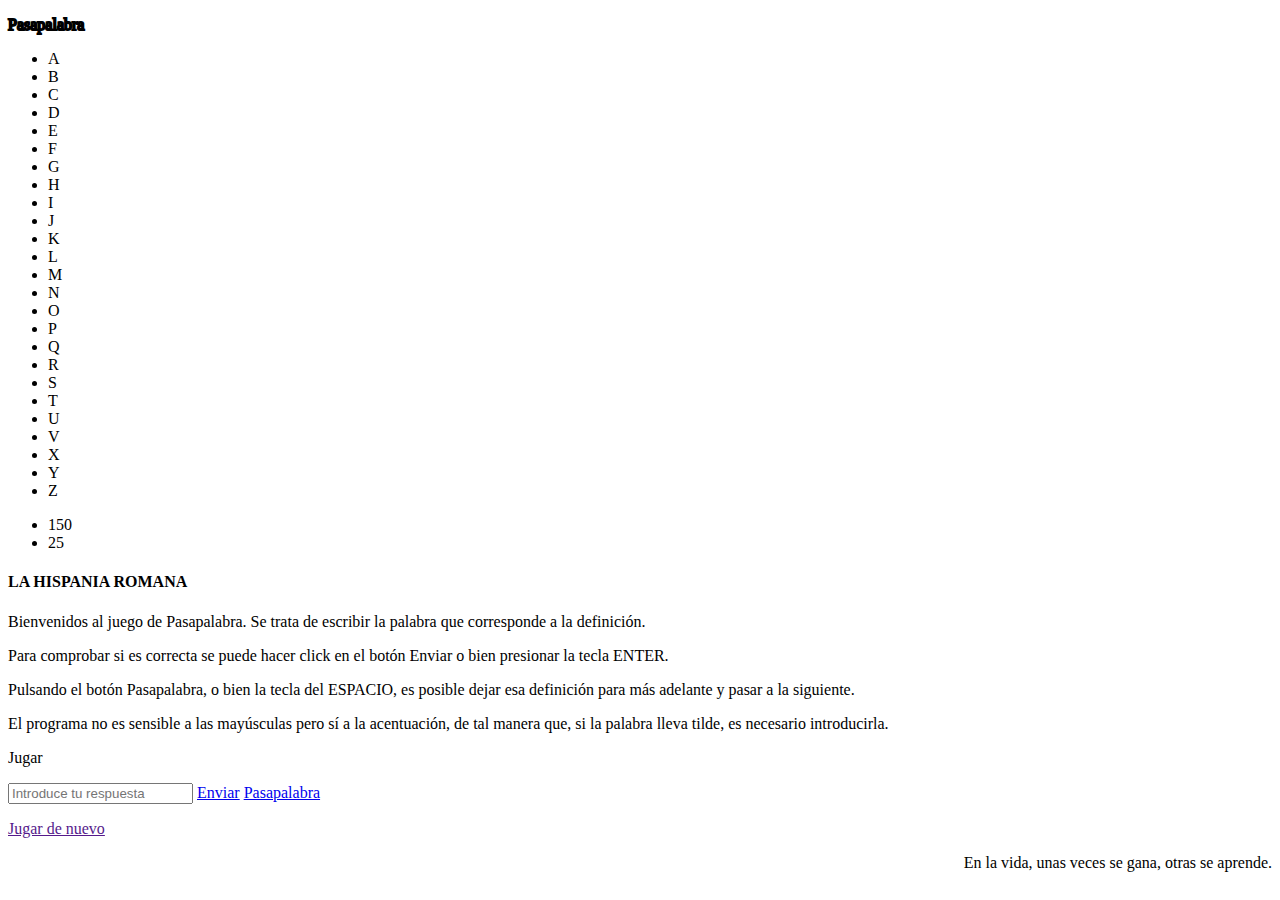
==== docs/index.html @ c27b4985 "agregado docs" ====
<!DOCTYPE html>
<html lang="en">
<head>
    <meta charset="UTF-8">
    <meta name="viewport" content="width=device-width, initial-scale=1.0">
    <meta http-equiv="X-UA-Compatible" content="ie=edge">
    <link rel="stylesheet" href="css/style.css">
	<link rel="stylesheet" href="https://fonts.googleapis.com/css?family=Open+Sans:100,200,400,600,900">
    <title>Pasapalabra</title>
</head>
<body>
	<section class="game">
		<div class="rosco-container">
			<div class="title-container">
				<p class="title" style="font-family: 'Bastion'; -webkit-text-stroke-width: 2px;
    -webkit-text-stroke-color: black;" >Pasapalabra</p>
			</div>
		    <ul class="rosco">
		        <li class="item">A</li>
		        <li class="item">B</li>
		        <li class="item">C</li>
		        <li class="item">D</li>
		        <li class="item">E</li>
		        <li class="item">F</li>
		        <li class="item">G</li>
		        <li class="item">H</li>
		        <li class="item">I</li>
		        <li class="item">J</li>
		        <li class="item">K</li>
		        <li class="item">L</li>
		        <li class="item">M</li>
				<li class="item">N</li>
		        <li class="item">O</li>
		        <li class="item">P</li>
		        <li class="item">Q</li>
		        <li class="item">R</li>
		        <li class="item">S</li>
		        <li class="item">T</li>
		        <li class="item">U</li>
		        <li class="item">V</li>
		        <li class="item">X</li>
		        <li class="item">Y</li>
		        <li class="item">Z</li>
		    </ul>
			<ul class="scoreboard">
				<li id="js--timer" class="timer" href="">150</li>
				<li id="js--score" class="score" href="">25</li>
			</ul>
		</div>
		<div class="controls-container">
			<i id="js--close" class="icon-close hidden"></i>
			<div id="js--ng-controls" class="ng-controls">
				<h4>LA HISPANIA ROMANA </h4>
				<p>Bienvenidos al juego de Pasapalabra. Se trata de escribir la palabra que corresponde a la definición.</p>
				<p> Para comprobar si es correcta se puede hacer click en el botón Enviar o bien presionar la tecla ENTER.</p>
				<p>Pulsando el botón Pasapalabra, o bien la tecla del ESPACIO, es posible dejar esa definición para más adelante y pasar a la siguiente.</p>
				<p>El programa no es sensible a las mayúsculas pero sí a la acentuación, de tal manera que, si la palabra lleva tilde, es necesario introducirla. </p>
				<a id="js--new-game" class="btn"><i class="icon-play"></i>Jugar</a>
			</div>
			<div id="js--question-controls" class="question-controls hidden">
				<span id="js--hint" class="hint"></span>
				<p id="js--definition" class="definition"></p>

				<input id="js--user-answer" type="text" placeholder="Introduce tu respuesta">

				<a id="js--send" class="btn btn--green" href="#">Enviar</a>
				<a id="js--pasapalabra" class="btn" href="#">Pasapalabra</a>
			</div>
			<div id="js--pa-controls" class="pa-controls hidden">
				<p id="js--end-title" class="title"></p>
				<p id="js--end-subtitle" class="subtitle"></p>
				<a id="js--pa" class="btn" href=""><i class="icon-loop"></i>Jugar de nuevo</a>
			</div>
		<!--	<div>
				<p id="js--correct" class="correct" style="color:#FF0000; font-family: sans-serif;"></p>
			</div> -->
			
		</div>
	</section>
	<footer>
		<p style= "text-align: right;">En la vida, unas veces se gana, otras se aprende.</p>
	</footer>
	<script src="https://ajax.googleapis.com/ajax/libs/jquery/3.2.1/jquery.min.js"></script>
	<script src="js/app.js"></script>
</body>
</html>
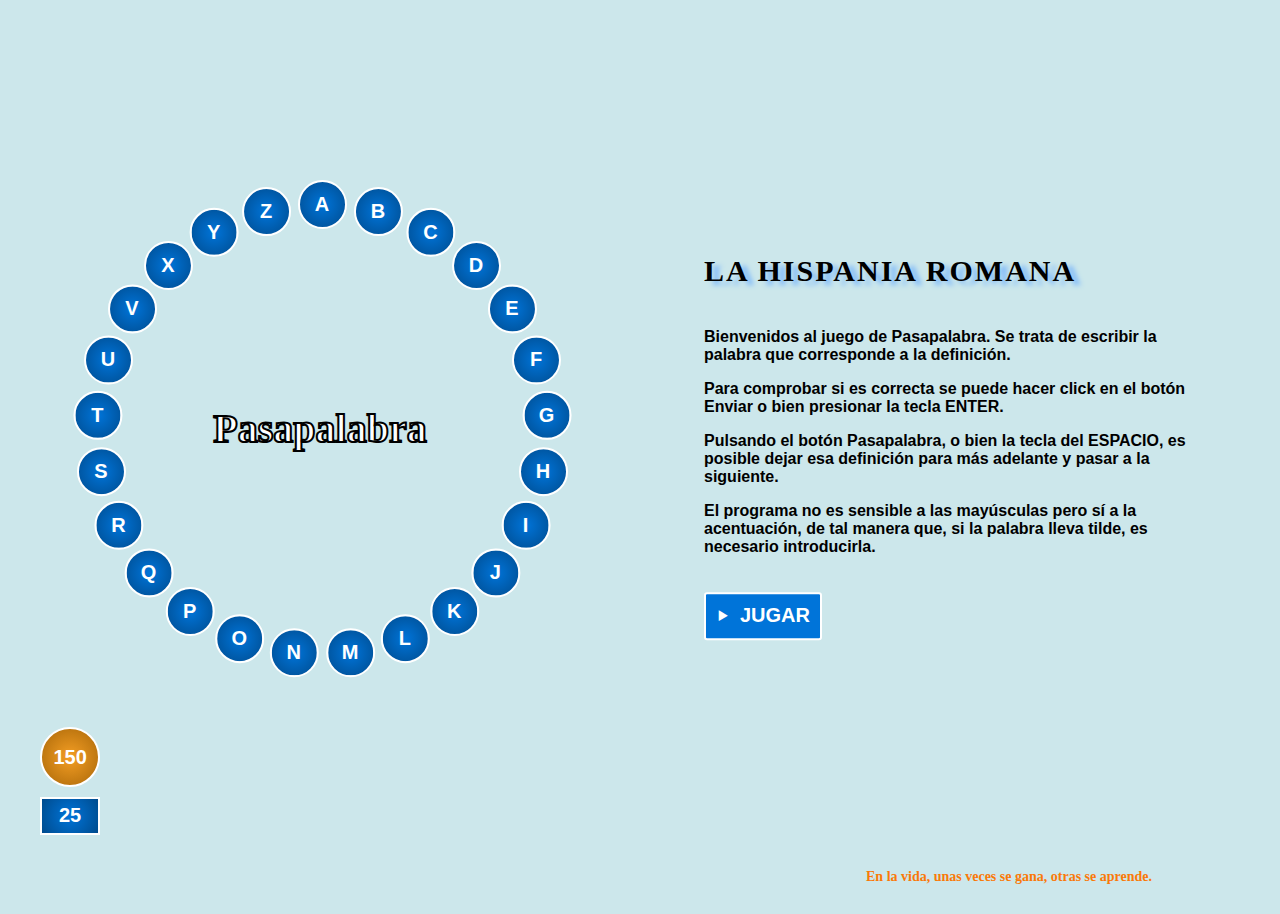
==== commit 3b922d92: "cambio rutas relativas" ====
--- a/docs/index.html
+++ b/docs/index.html
@@ -4,7 +4,7 @@
     <meta charset="UTF-8">
     <meta name="viewport" content="width=device-width, initial-scale=1.0">
     <meta http-equiv="X-UA-Compatible" content="ie=edge">
-    <link rel="stylesheet" href="css/style.css">
+    <link rel="stylesheet" href="../css/style.css">
 	<link rel="stylesheet" href="https://fonts.googleapis.com/css?family=Open+Sans:100,200,400,600,900">
     <title>Pasapalabra</title>
 </head>
@@ -81,6 +81,6 @@
 		<p style= "text-align: right;">En la vida, unas veces se gana, otras se aprende.</p>
 	</footer>
 	<script src="https://ajax.googleapis.com/ajax/libs/jquery/3.2.1/jquery.min.js"></script>
-	<script src="js/app.js"></script>
+	<script src="../js/app.js"></script>
 </body>
 </html>
--- a/css/style.css
+++ b/css/style.css
@@ -0,0 +1,786 @@
+/*! normalize.css v4.1.1 | MIT License | github.com/necolas/normalize.css */
+/**
+ * 1. Change the default font family in all browsers (opinionated).
+ * 2. Prevent adjustments of font size after orientation changes in IE and iOS.
+ */
+html {
+  font-family: Calibri, Arial;
+  /* 1 */
+  -ms-text-size-adjust: 100%;
+  /* 2 */
+  -webkit-text-size-adjust: 100%;
+  /* 2 */ }
+
+/**
+ * Remove the margin in all browsers (opinionated).
+ */
+body {
+  margin: 0; }
+
+/* HTML5 display definitions
+   ========================================================================== */
+/**
+ * Add the correct display in IE 9-.
+ * 1. Add the correct display in Edge, IE, and Firefox.
+ * 2. Add the correct display in IE.
+ */
+article,
+aside,
+details,
+figcaption,
+figure,
+footer,
+header,
+main,
+menu,
+nav,
+section,
+summary {
+  /* 1 */
+  display: block; }
+
+/**
+ * Add the correct display in IE 9-.
+ */
+audio,
+canvas,
+progress,
+video {
+  display: inline-block; }
+
+/**
+ * Add the correct display in iOS 4-7.
+ */
+audio:not([controls]) {
+  display: none;
+  height: 0; }
+
+/**
+ * Add the correct vertical alignment in Chrome, Firefox, and Opera.
+ */
+progress {
+  vertical-align: baseline; }
+
+/**
+ * Add the correct display in IE 10-.
+ * 1. Add the correct display in IE.
+ */
+template,
+[hidden] {
+  display: none; }
+
+/* Links
+   ========================================================================== */
+/**
+ * 1. Remove the gray background on active links in IE 10.
+ * 2. Remove gaps in links underline in iOS 8+ and Safari 8+.
+ */
+a {
+  background-color: transparent;
+  /* 1 */
+  -webkit-text-decoration-skip: objects;
+  /* 2 */ }
+
+/**
+ * Remove the outline on focused links when they are also active or hovered
+ * in all browsers (opinionated).
+ */
+a:active,
+a:hover {
+  outline-width: 0; }
+
+/* Text-level semantics
+   ========================================================================== */
+/**
+ * 1. Remove the bottom border in Firefox 39-.
+ * 2. Add the correct text decoration in Chrome, Edge, IE, Opera, and Safari.
+ */
+abbr[title] {
+  border-bottom: none;
+  /* 1 */
+  text-decoration: underline;
+  /* 2 */
+  text-decoration: underline dotted;
+  /* 2 */ }
+
+/**
+ * Prevent the duplicate application of `bolder` by the next rule in Safari 6.
+ */
+b,
+strong {
+  font-weight: inherit; }
+
+/**
+ * Add the correct font weight in Chrome, Edge, and Safari.
+ */
+b,
+strong {
+  font-weight: bolder; }
+
+/**
+ * Add the correct font style in Android 4.3-.
+ */
+dfn {
+  font-style: italic; }
+
+/**
+ * Correct the font size and margin on `h1` elements within `section` and
+ * `article` contexts in Chrome, Firefox, and Safari.
+ */
+h1 {
+  font-size: 2em;
+  margin: 0.67em 0; }
+
+/**
+ * Add the correct background and color in IE 9-.
+ */
+mark {
+  background-color: #ff0;
+  color: #000; }
+
+/**
+ * Add the correct font size in all browsers.
+ */
+small {
+  font-size: 80%; }
+
+/**
+ * Prevent `sub` and `sup` elements from affecting the line height in
+ * all browsers.
+ */
+sub,
+sup {
+  font-size: 75%;
+  line-height: 0;
+  position: relative;
+  vertical-align: baseline; }
+
+sub {
+  bottom: -0.25em; }
+
+sup {
+  top: -0.5em; }
+
+/* Embedded content
+   ========================================================================== */
+/**
+ * Remove the border on images inside links in IE 10-.
+ */
+img {
+  border-style: none; }
+
+/**
+ * Hide the overflow in IE.
+ */
+svg:not(:root) {
+  overflow: hidden; }
+
+/* Grouping content
+   ========================================================================== */
+/**
+ * 1. Correct the inheritance and scaling of font size in all browsers.
+ * 2. Correct the odd `em` font sizing in all browsers.
+ */
+code,
+kbd,
+pre,
+samp {
+  font-family: monospace, monospace;
+  /* 1 */
+  font-size: 1em;
+  /* 2 */ }
+
+/**
+ * Add the correct margin in IE 8.
+ */
+figure {
+  margin: 1em 40px; }
+
+/**
+ * 1. Add the correct box sizing in Firefox.
+ * 2. Show the overflow in Edge and IE.
+ */
+hr {
+  box-sizing: content-box;
+  /* 1 */
+  height: 0;
+  /* 1 */
+  overflow: visible;
+  /* 2 */ }
+
+/* Forms
+   ========================================================================== */
+/**
+ * 1. Change font properties to `inherit` in all browsers (opinionated).
+ * 2. Remove the margin in Firefox and Safari.
+ */
+button,
+input,
+select,
+textarea {
+  font: inherit;
+  /* 1 */
+  margin: 0;
+  /* 2 */ }
+
+/**
+ * Restore the font weight unset by the previous rule.
+ */
+optgroup {
+  font-weight: bold; }
+
+/**
+ * Show the overflow in IE.
+ * 1. Show the overflow in Edge.
+ */
+button,
+input {
+  /* 1 */
+  overflow: visible; }
+
+/**
+ * Remove the inheritance of text transform in Edge, Firefox, and IE.
+ * 1. Remove the inheritance of text transform in Firefox.
+ */
+button,
+select {
+  /* 1 */
+  text-transform: none; }
+
+/**
+ * 1. Prevent a WebKit bug where (2) destroys native `audio` and `video`
+ *    controls in Android 4.
+ * 2. Correct the inability to style clickable types in iOS and Safari.
+ */
+button,
+html [type="button"],
+[type="reset"],
+[type="submit"] {
+  -webkit-appearance: button;
+  /* 2 */ }
+
+/**
+ * Remove the inner border and padding in Firefox.
+ */
+button::-moz-focus-inner,
+[type="button"]::-moz-focus-inner,
+[type="reset"]::-moz-focus-inner,
+[type="submit"]::-moz-focus-inner {
+  border-style: none;
+  padding: 0; }
+
+/**
+ * Restore the focus styles unset by the previous rule.
+ */
+button:-moz-focusring,
+[type="button"]:-moz-focusring,
+[type="reset"]:-moz-focusring,
+[type="submit"]:-moz-focusring {
+  outline: 1px dotted ButtonText; }
+
+/**
+ * Change the border, margin, and padding in all browsers (opinionated).
+ */
+fieldset {
+  border: 1px solid #c0c0c0;
+  margin: 0 2px;
+  padding: 0.35em 0.625em 0.75em; }
+
+/**
+ * 1. Correct the text wrapping in Edge and IE.
+ * 2. Correct the color inheritance from `fieldset` elements in IE.
+ * 3. Remove the padding so developers are not caught out when they zero out
+ *    `fieldset` elements in all browsers.
+ */
+legend {
+  box-sizing: border-box;
+  /* 1 */
+  color: inherit;
+  /* 2 */
+  display: table;
+  /* 1 */
+  max-width: 100%;
+  /* 1 */
+  padding: 0;
+  /* 3 */
+  white-space: normal;
+  /* 1 */ }
+
+/**
+ * Remove the default vertical scrollbar in IE.
+ */
+textarea {
+  overflow: auto;
+  resize: none; }
+
+/**
+ * 1. Add the correct box sizing in IE 10-.
+ * 2. Remove the padding in IE 10-.
+ */
+[type="checkbox"],
+[type="radio"] {
+  box-sizing: border-box;
+  /* 1 */
+  padding: 0;
+  /* 2 */ }
+
+/**
+ * Correct the cursor style of increment and decrement buttons in Chrome.
+ */
+[type="number"]::-webkit-inner-spin-button,
+[type="number"]::-webkit-outer-spin-button {
+  height: auto; }
+
+/**
+ * 1. Correct the odd appearance in Chrome and Safari.
+ * 2. Correct the outline style in Safari.
+ */
+[type="search"] {
+  -webkit-appearance: textfield;
+  /* 1 */
+  outline-offset: -2px;
+  /* 2 */ }
+
+/**
+ * Remove the inner padding and cancel buttons in Chrome and Safari on OS X.
+ */
+[type="search"]::-webkit-search-cancel-button,
+[type="search"]::-webkit-search-decoration {
+  -webkit-appearance: none; }
+
+/**
+ * Correct the text style of placeholders in Chrome, Edge, and Safari.
+ */
+::-webkit-input-placeholder {
+  color: inherit;
+  opacity: 0.54; }
+
+/**
+ * 1. Correct the inability to style clickable types in iOS and Safari.
+ * 2. Change font properties to `inherit` in Safari.
+ */
+::-webkit-file-upload-button {
+  -webkit-appearance: button;
+  /* 1 */
+  font: inherit;
+  /* 2 */ }
+
+@font-face {
+  font-family: 'icomoon';
+  src: url("../fonts/icomoon.eot?9demlr");
+  src: url("../fonts/icomoon.eot?9demlr#iefix") format("embedded-opentype"), url("../fonts/icomoon.ttf?9demlr") format("truetype"), url("../fonts/icomoon.woff?9demlr") format("woff"), url("../fonts/icomoon.svg?9demlr#icomoon") format("svg");
+  font-weight: normal;
+  font-style: normal; }
+
+i {
+  /* use !important to prevent issues with browser extensions that change fonts */
+  font-family: 'icomoon' !important;
+  speak: none;
+  font-style: normal;
+  font-weight: normal;
+  font-variant: normal;
+  text-transform: none;
+  line-height: 1;
+  /* Better Font Rendering =========== */
+  -webkit-font-smoothing: antialiased;
+  -moz-osx-font-smoothing: grayscale; }
+
+.icon-loop:before {
+  content: "\e984";
+  font-size: .9rem;
+  margin-right: 10px; }
+
+.icon-heart:before {
+  content: "\e9da"; }
+
+.icon-close:before {
+  content: "Fin de partida";
+  font-size: .12rem
+  font-style: bold;
+  text-decoration: underline;
+  /*background-color:#0074d9*/}
+/*\ea0f*/
+.icon-play:before {
+  content: "\ea1c";
+  font-size: .9rem;
+  margin-right: 10px; }
+
+/* -----------------------------------------------------------------------------
+ *								$LAYOUT
+ * ----------------------------------------------------------------------------- */
+body {
+  position: relative;
+  background-color: #cce7eb;
+  font-family: roboto, verdana, arial;
+  font-size: 1.25rem;
+  font-weight: 600; }
+
+@media (min-width: 54.75em) {
+  section {
+    display: flex;
+    height: 95vh;
+    min-height: none; } }
+
+.hidden {
+  display: none; }
+
+/* rosco
+ * ----------------------------------------------------------------------------- */
+.rosco-container {
+  padding-top: 2em;
+  width: 100%; }
+  @media (min-width: 51em) {
+    .rosco-container {
+      position: relative;
+      width: 50%;
+      height: 100%;
+      padding-top: 0; } }
+
+.rosco {
+  position: relative;
+  width: 21.375em;
+  height: 21.375em;
+  border-radius: 50%;
+  padding: 0;
+  list-style: none;
+  left: 50%;
+  transform: translateX(-50%); }
+  .rosco > * {
+    display: block;
+    position: absolute;
+    top: 50%;
+    left: 50%;
+    width: 1.25em;
+    height: 1.25em;
+    margin: -0.625em; }
+    .rosco > *:nth-of-type(1) {
+      transform: rotate(270deg) translate(10.6875em) rotate(-270deg); }
+    .rosco > *:nth-of-type(2) {
+      transform: rotate(284.4deg) translate(10.6875em) rotate(-284.4deg); }
+    .rosco > *:nth-of-type(3) {
+      transform: rotate(298.8deg) translate(10.6875em) rotate(-298.8deg); }
+    .rosco > *:nth-of-type(4) {
+      transform: rotate(313.2deg) translate(10.6875em) rotate(-313.2deg); }
+    .rosco > *:nth-of-type(5) {
+      transform: rotate(327.6deg) translate(10.6875em) rotate(-327.6deg); }
+    .rosco > *:nth-of-type(6) {
+      transform: rotate(342deg) translate(10.6875em) rotate(-342deg); }
+    .rosco > *:nth-of-type(7) {
+      transform: rotate(356.4deg) translate(10.6875em) rotate(-356.4deg); }
+    .rosco > *:nth-of-type(8) {
+      transform: rotate(370.8deg) translate(10.6875em) rotate(-370.8deg); }
+    .rosco > *:nth-of-type(9) {
+      transform: rotate(385.2deg) translate(10.6875em) rotate(-385.2deg); }
+    .rosco > *:nth-of-type(10) {
+      transform: rotate(399.6deg) translate(10.6875em) rotate(-399.6deg); }
+    .rosco > *:nth-of-type(11) {
+      transform: rotate(414deg) translate(10.6875em) rotate(-414deg); }
+    .rosco > *:nth-of-type(12) {
+      transform: rotate(428.4deg) translate(10.6875em) rotate(-428.4deg); }
+    .rosco > *:nth-of-type(13) {
+      transform: rotate(442.8deg) translate(10.6875em) rotate(-442.8deg); }
+    .rosco > *:nth-of-type(14) {
+      transform: rotate(457.2deg) translate(10.6875em) rotate(-457.2deg); }
+    .rosco > *:nth-of-type(15) {
+      transform: rotate(471.6deg) translate(10.6875em) rotate(-471.6deg); }
+    .rosco > *:nth-of-type(16) {
+      transform: rotate(486deg) translate(10.6875em) rotate(-486deg); }
+    .rosco > *:nth-of-type(17) {
+      transform: rotate(500.4deg) translate(10.6875em) rotate(-500.4deg); }
+    .rosco > *:nth-of-type(18) {
+      transform: rotate(514.8deg) translate(10.6875em) rotate(-514.8deg); }
+    .rosco > *:nth-of-type(19) {
+      transform: rotate(529.2deg) translate(10.6875em) rotate(-529.2deg); }
+    .rosco > *:nth-of-type(20) {
+      transform: rotate(543.6deg) translate(10.6875em) rotate(-543.6deg); }
+    .rosco > *:nth-of-type(21) {
+      transform: rotate(558deg) translate(10.6875em) rotate(-558deg); }
+    .rosco > *:nth-of-type(22) {
+      transform: rotate(572.4deg) translate(10.6875em) rotate(-572.4deg); }
+    .rosco > *:nth-of-type(23) {
+      transform: rotate(586.8deg) translate(10.6875em) rotate(-586.8deg); }
+    .rosco > *:nth-of-type(24) {
+      transform: rotate(601.2deg) translate(10.6875em) rotate(-601.2deg); }
+    .rosco > *:nth-of-type(25) {
+      transform: rotate(615.6deg) translate(10.6875em) rotate(-615.6deg); }
+  @media (min-width: 54.75em) {
+    .rosco {
+      position: relative;
+      width: 22.5em;
+      height: 22.5em;
+      border-radius: 50%;
+      padding: 0;
+      list-style: none;
+      position: absolute;
+      top: 50%;
+      left: 50%;
+      margin: 0;
+      transform: translate(-50%, -50%); }
+      .rosco > * {
+        display: block;
+        position: absolute;
+        top: 50%;
+        left: 50%;
+        width: 2.25em;
+        height: 2.25em;
+        margin: -1.125em; }
+        .rosco > *:nth-of-type(1) {
+          transform: rotate(270deg) translate(11.25em) rotate(-270deg); }
+        .rosco > *:nth-of-type(2) {
+          transform: rotate(284.4deg) translate(11.25em) rotate(-284.4deg); }
+        .rosco > *:nth-of-type(3) {
+          transform: rotate(298.8deg) translate(11.25em) rotate(-298.8deg); }
+        .rosco > *:nth-of-type(4) {
+          transform: rotate(313.2deg) translate(11.25em) rotate(-313.2deg); }
+        .rosco > *:nth-of-type(5) {
+          transform: rotate(327.6deg) translate(11.25em) rotate(-327.6deg); }
+        .rosco > *:nth-of-type(6) {
+          transform: rotate(342deg) translate(11.25em) rotate(-342deg); }
+        .rosco > *:nth-of-type(7) {
+          transform: rotate(356.4deg) translate(11.25em) rotate(-356.4deg); }
+        .rosco > *:nth-of-type(8) {
+          transform: rotate(370.8deg) translate(11.25em) rotate(-370.8deg); }
+        .rosco > *:nth-of-type(9) {
+          transform: rotate(385.2deg) translate(11.25em) rotate(-385.2deg); }
+        .rosco > *:nth-of-type(10) {
+          transform: rotate(399.6deg) translate(11.25em) rotate(-399.6deg); }
+        .rosco > *:nth-of-type(11) {
+          transform: rotate(414deg) translate(11.25em) rotate(-414deg); }
+        .rosco > *:nth-of-type(12) {
+          transform: rotate(428.4deg) translate(11.25em) rotate(-428.4deg); }
+        .rosco > *:nth-of-type(13) {
+          transform: rotate(442.8deg) translate(11.25em) rotate(-442.8deg); }
+        .rosco > *:nth-of-type(14) {
+          transform: rotate(457.2deg) translate(11.25em) rotate(-457.2deg); }
+        .rosco > *:nth-of-type(15) {
+          transform: rotate(471.6deg) translate(11.25em) rotate(-471.6deg); }
+        .rosco > *:nth-of-type(16) {
+          transform: rotate(486deg) translate(11.25em) rotate(-486deg); }
+        .rosco > *:nth-of-type(17) {
+          transform: rotate(500.4deg) translate(11.25em) rotate(-500.4deg); }
+        .rosco > *:nth-of-type(18) {
+          transform: rotate(514.8deg) translate(11.25em) rotate(-514.8deg); }
+        .rosco > *:nth-of-type(19) {
+          transform: rotate(529.2deg) translate(11.25em) rotate(-529.2deg); }
+        .rosco > *:nth-of-type(20) {
+          transform: rotate(543.6deg) translate(11.25em) rotate(-543.6deg); }
+        .rosco > *:nth-of-type(21) {
+          transform: rotate(558deg) translate(11.25em) rotate(-558deg); }
+        .rosco > *:nth-of-type(22) {
+          transform: rotate(572.4deg) translate(11.25em) rotate(-572.4deg); }
+        .rosco > *:nth-of-type(23) {
+          transform: rotate(586.8deg) translate(11.25em) rotate(-586.8deg); }
+        .rosco > *:nth-of-type(24) {
+          transform: rotate(601.2deg) translate(11.25em) rotate(-601.2deg); }
+        .rosco > *:nth-of-type(25) {
+          transform: rotate(615.6deg) translate(11.25em) rotate(-615.6deg); } }
+  .rosco .item {
+    display: block;
+    width: 2.25em;
+    height: 2.25em;
+    transition: all .3s ease-in-out;
+    border: 2px solid #fff;
+    border-radius: 50%;
+    background-image: radial-gradient(circle, #0074d9, #004b8d);
+    color: #fff;
+    line-height: 2.25em;
+    text-align: center;
+    text-decoration: none;
+    cursor: default; }
+    .rosco .item--success {
+      background-image: radial-gradient(circle, #9ee379, #4caf50); }
+    .rosco .item--failure {
+      background-image: radial-gradient(circle, #b9121b, #8e001c); }
+
+.scoreboard {
+  margin: 0 0 1em 2em;
+  padding: 0;
+  list-style: none; }
+  @media (min-width: 54.75em) {
+    .scoreboard {
+      position: absolute;
+      bottom: 0;
+      display: flex;
+      flex-direction: column;
+      align-items: center; } }
+  .scoreboard .timer {
+    display: block;
+    width: 2.8125em;
+    height: 2.8125em;
+    border: 2px solid #fff;
+    border-radius: 50%;
+    background-image: radial-gradient(circle, #f49e24, #a96708);
+    color: #fff;
+    font-weight: 900;
+    line-height: 2.8125em;
+    text-align: center;
+    text-decoration: none;
+    cursor: default; }
+  .scoreboard .score {
+    display: block;
+    width: 2.8125em;
+    height: 1.6875em;
+    margin-top: .5em;
+    border: 2px solid #fff;
+    background-image: radial-gradient(circle, #0074d9, #004b8d);
+    color: #fff;
+    font-weight: 900;
+    line-height: 1.6875em;
+    text-align: center;
+    text-decoration: none;
+    cursor: default; }
+
+.title-container {
+  position: absolute;
+  top: 25%;
+  left: 50%;
+  transform: translate(-50%, -25%); }
+  @media (min-width: 54.75em) {
+    .title-container {
+      top: 50%;
+      margin: 0;
+      transform: translate(-50%, -50%); } }
+  .title-container .title {
+    display: none; }
+    @media (min-width: 54.75em) {
+      .title-container .title {
+        color: #fff;
+        font-size: 2.5rem;
+        display: block; } }
+
+/* Controls
+ * ----------------------------------------------------------------------------- */
+.controls-container {
+  padding: 2em 0;
+  width: 100%; }
+  @media (min-width: 54.75em) {
+    .controls-container {
+      position: relative;
+      width: 50%;
+      height: 100%;
+      padding: 0; } }
+  .controls-container .icon-close {
+    position: absolute;
+    top: 20px;
+    right: 20px;
+    color: #d90000;
+    cursor: pointer; }
+  .controls-container .btn {
+    display: inline-block;
+    padding: .25em .5em;
+    border: 2px solid #fff;
+    border-radius: 3px;
+    background-color: #0074d9;
+    color: #fff;
+    font-weight: 900;
+    line-height: 1.6875em;
+    text-align: center;
+    text-decoration: none;
+    text-transform: uppercase;
+    cursor: pointer; }
+    .controls-container .btn:hover {
+      background-color: #004b8d; }
+    .controls-container .btn--green {
+      background-color: #9ee379; }
+      .controls-container .btn--green:hover {
+        background-color: #4caf50; }
+
+.ng-controls {
+  width: 80%;
+  max-width: none;
+  margin-left: auto;
+  margin-right: auto; }
+  @media (min-width: 54.75em) {
+    .ng-controls {
+      position: absolute;
+      top: 50%;
+      left: 50%;
+      margin: 0;
+      transform: translate(-50%, -50%); } }
+  .ng-controls .btn {
+    margin-top: 1em; }
+  .ng-controls h4 {
+    color: #000;
+    letter-spacing: 2px;
+    font-size: 1.5em;
+    font-family: verdana;
+    text-shadow: 7px 4px 5px   #7eb9f9;
+    text-transform: uppercase; }
+  .ng-controls p {
+    color: #000;
+    font-size: 1rem;
+    font-weight: 600;
+    margin-left: auto;
+    margin-right: auto;
+    margin-top: 0; }
+
+.question-controls {
+  width: 80%;
+  max-width: none;
+  margin-left: auto;
+  margin-right: auto; }
+  @media (min-width: 54.75em) {
+    .question-controls {
+      position: absolute;
+      top: 50%;
+      left: 50%;
+      margin: 0;
+      transform: translate(-50%, -50%);
+      width: 90%; } }
+  .question-controls input {
+    height: 45.75px;
+    border: 0;
+    border-radius: 3px; }
+  .question-controls .definition {
+    margin-top: 0;
+    color: #000;
+    font-size: 1.25rem;
+    font-weight: 400; }
+  .question-controls .hint {
+    color: #000;
+    font-size: 1.75rem;
+    text-decoration: underline;
+    font-weight: 400;
+     }
+
+.pa-controls {
+  width: 80%;
+  max-width: none;
+  margin-left: auto;
+  margin-right: auto; }
+  @media (min-width: 54.75em) {
+    .pa-controls {
+      position: absolute;
+      top: 50%;
+      left: 50%;
+      margin: 0;
+      transform: translate(-50%, -50%);
+      text-align: center; } }
+  .pa-controls .title {
+    margin-bottom: 0;
+    color: #000;
+    font-size: 1.5rem;
+    text-transform: uppercase; }
+  .pa-controls .subtitle {
+    margin-top: 0;
+    color: #000;
+    text-transform: uppercase; }
+
+footer {
+  width: 80%;
+  height: 5vh;
+  margin: 0 auto;
+  text-align: right;
+  font-family: fantasy; }
+  footer a,
+  footer p {
+    color: #fa7908;
+    font-size: .875rem;
+    font-weight: 600; }
+  footer a {
+    font-weight: 600;
+    }
+    footer a:hover {
+      color: #f2f2f2; }
+  footer i {
+    color: #d90000; }
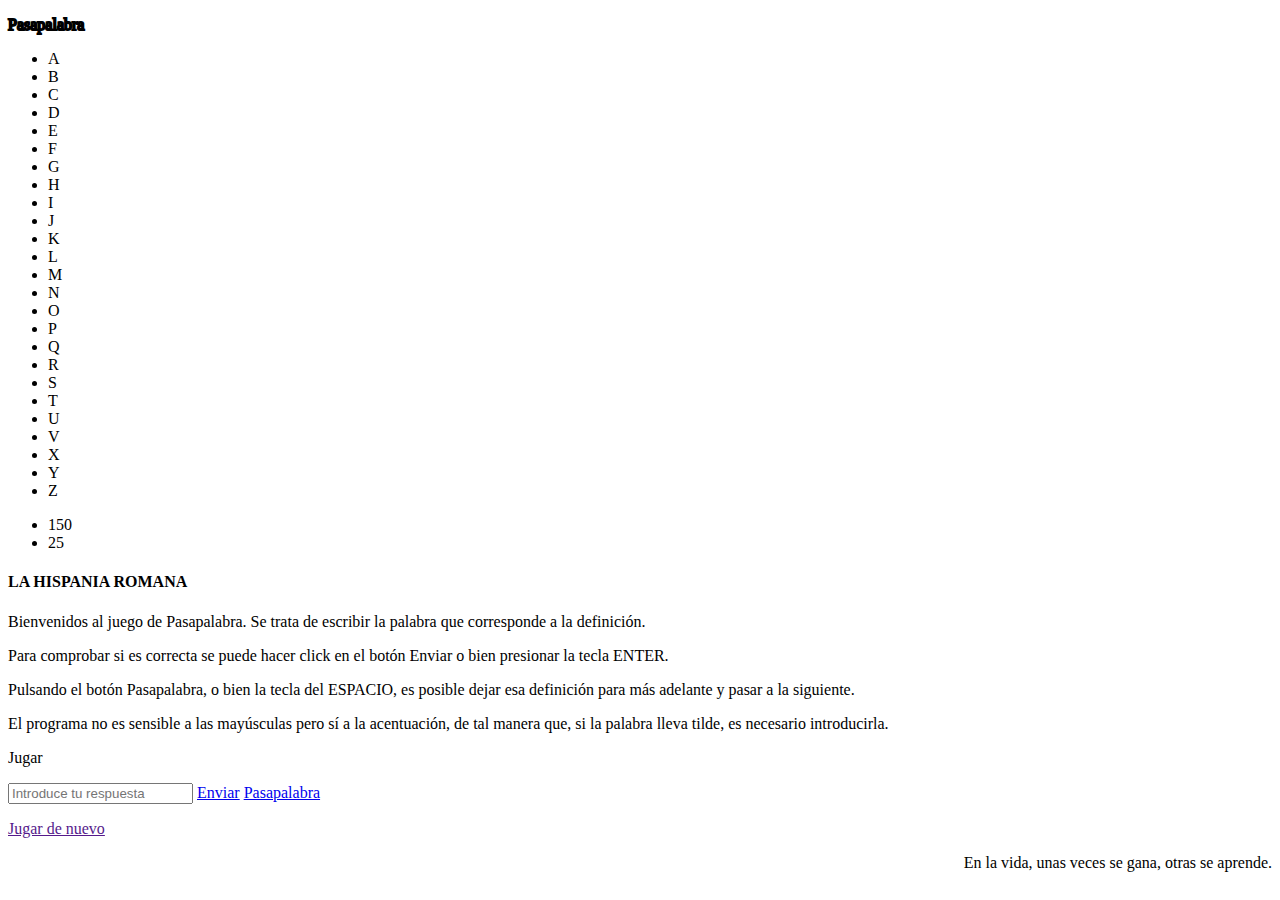
==== commit 6a90a88b: "cambio rutas absolutas" ====
--- a/docs/index.html
+++ b/docs/index.html
@@ -4,7 +4,7 @@
     <meta charset="UTF-8">
     <meta name="viewport" content="width=device-width, initial-scale=1.0">
     <meta http-equiv="X-UA-Compatible" content="ie=edge">
-    <link rel="stylesheet" href="../css/style.css">
+    <link rel="stylesheet" href="https://github.com/CarmenGit/pasapalabra-HR/css/style.css">
 	<link rel="stylesheet" href="https://fonts.googleapis.com/css?family=Open+Sans:100,200,400,600,900">
     <title>Pasapalabra</title>
 </head>
@@ -81,6 +81,6 @@
 		<p style= "text-align: right;">En la vida, unas veces se gana, otras se aprende.</p>
 	</footer>
 	<script src="https://ajax.googleapis.com/ajax/libs/jquery/3.2.1/jquery.min.js"></script>
-	<script src="../js/app.js"></script>
+	<script src="https://github.com/CarmenGit/pasapalabra-HR/js/app.js"></script>
 </body>
 </html>
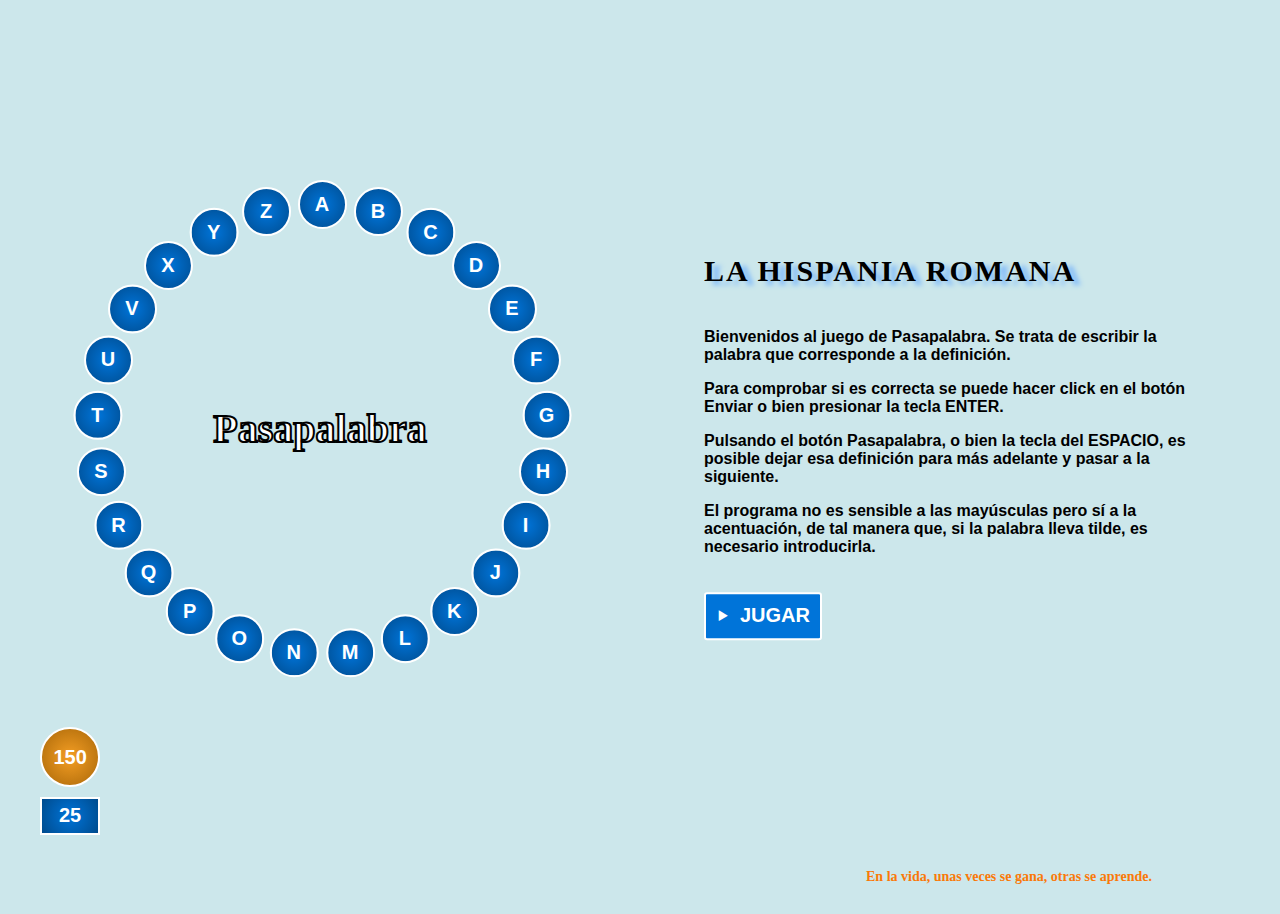
==== commit 90d28bd8: "cambio index" ====
--- a/docs/index.html
+++ b/docs/index.html
@@ -4,7 +4,7 @@
     <meta charset="UTF-8">
     <meta name="viewport" content="width=device-width, initial-scale=1.0">
     <meta http-equiv="X-UA-Compatible" content="ie=edge">
-    <link rel="stylesheet" href="https://github.com/CarmenGit/pasapalabra-HR/css/style.css">
+    <link rel="stylesheet" href="https://carmengit.github.io/pasapalabra-HR/css/style.css">
 	<link rel="stylesheet" href="https://fonts.googleapis.com/css?family=Open+Sans:100,200,400,600,900">
     <title>Pasapalabra</title>
 </head>
@@ -81,6 +81,6 @@
 		<p style= "text-align: right;">En la vida, unas veces se gana, otras se aprende.</p>
 	</footer>
 	<script src="https://ajax.googleapis.com/ajax/libs/jquery/3.2.1/jquery.min.js"></script>
-	<script src="https://github.com/CarmenGit/pasapalabra-HR/js/app.js"></script>
+	<script src="https://carmengit.github.io/pasapalabra-HR/js/app.js"></script>
 </body>
 </html>
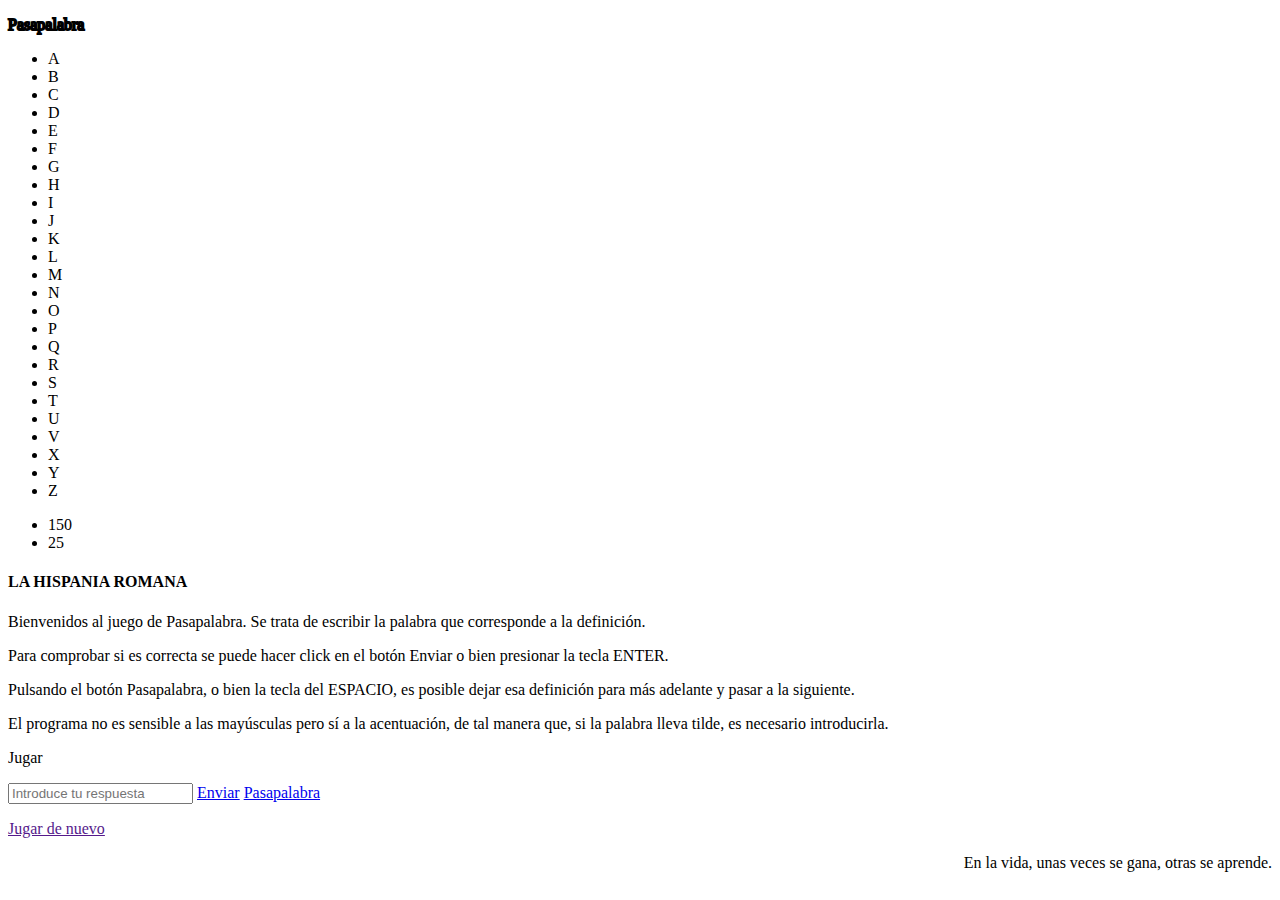
==== commit ac16e43d: "ruta blob main" ====
--- a/docs/index.html
+++ b/docs/index.html
@@ -4,7 +4,7 @@
     <meta charset="UTF-8">
     <meta name="viewport" content="width=device-width, initial-scale=1.0">
     <meta http-equiv="X-UA-Compatible" content="ie=edge">
-    <link rel="stylesheet" href="https://carmengit.github.io/pasapalabra-HR/css/style.css">
+    <link rel="stylesheet" href="https://carmengit.github.io/pasapalabra-HR/blob/main/css/style.css">
 	<link rel="stylesheet" href="https://fonts.googleapis.com/css?family=Open+Sans:100,200,400,600,900">
     <title>Pasapalabra</title>
 </head>
@@ -81,6 +81,6 @@
 		<p style= "text-align: right;">En la vida, unas veces se gana, otras se aprende.</p>
 	</footer>
 	<script src="https://ajax.googleapis.com/ajax/libs/jquery/3.2.1/jquery.min.js"></script>
-	<script src="https://carmengit.github.io/pasapalabra-HR/js/app.js"></script>
+	<script src="https://carmengit.github.io/pasapalabra-HR/blob/main/js/app.js"></script>
 </body>
 </html>
